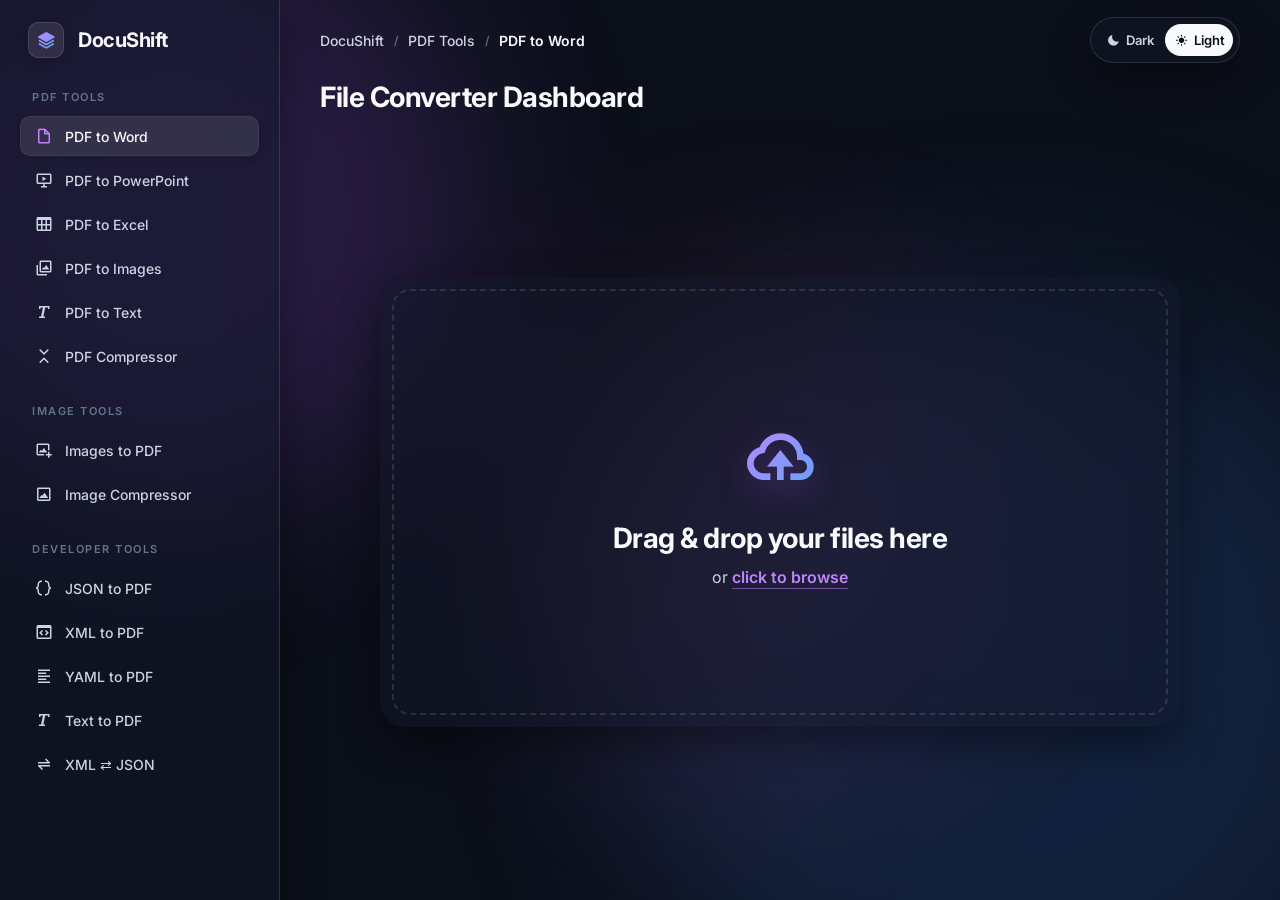
==== index.html @ b65f9318 "fix: add root index.html with static paths for github pages deployment" ====
<!DOCTYPE html>
<html lang="en" class="dark-theme">
<head>
    <meta charset="UTF-8">
    <meta name="viewport" content="width=device-width, initial-scale=1.0">
    <title>DocuShift - Unified File Converter Suite</title>
    <!-- Modern clean font -->
    <link href="https://fonts.googleapis.com/css2?family=Inter:wght@400;500;600;700&display=swap" rel="stylesheet">
    <!-- Boxicons for clean UI icons -->
    <link href="https://unpkg.com/boxicons@2.1.4/css/boxicons.min.css" rel="stylesheet">
    <link rel="stylesheet" href="./static/css/style.css">
</head>
<body>
    <!-- Premium Mesh Gradient Background -->
    <div class="mesh-background">
        <div class="mesh-blob blob-1"></div>
        <div class="mesh-blob blob-2"></div>
        <div class="mesh-blob blob-3"></div>
    </div>

    <div class="app-layout">
        <!-- Glassmorphism Sidebar -->
        <aside class="sidebar glass-panel">
            <div class="sidebar-brand">
                <div class="brand-logo">
                    <i class='bx bxs-layer brand-icon'></i>
                </div>
                <span class="brand-text">DocuShift</span>
            </div>

            <nav class="sidebar-nav">
                <div class="nav-section">
                    <h3 class="nav-title">PDF Tools</h3>
                    <ul class="nav-list">
                        <li class="nav-item active">
                            <a href="#" class="nav-link" data-tool="pdf-to-word">
                                <i class='bx bx-file-blank nav-icon'></i>
                                <span>PDF to Word</span>
                            </a>
                        </li>
                        <li class="nav-item">
                            <a href="#" class="nav-link" data-tool="pdf-to-ppt">
                                <i class='bx bx-slideshow nav-icon'></i>
                                <span>PDF to PowerPoint</span>
                            </a>
                        </li>
                        <li class="nav-item">
                            <a href="#" class="nav-link" data-tool="pdf-to-excel">
                                <i class='bx bx-table nav-icon'></i>
                                <span>PDF to Excel</span>
                            </a>
                        </li>
                        <li class="nav-item">
                            <a href="#" class="nav-link" data-tool="pdf-to-images">
                                <i class='bx bx-images nav-icon'></i>
                                <span>PDF to Images</span>
                            </a>
                        </li>
                        <li class="nav-item">
                            <a href="#" class="nav-link" data-tool="pdf-to-text">
                                <i class='bx bx-text nav-icon'></i>
                                <span>PDF to Text</span>
                            </a>
                        </li>
                        <li class="nav-item">
                            <a href="#" class="nav-link" data-tool="compress-pdf">
                                <i class='bx bx-collapse-vertical nav-icon'></i>
                                <span>PDF Compressor</span>
                            </a>
                        </li>
                    </ul>
                </div>

                <div class="nav-section">
                    <h3 class="nav-title">Image Tools</h3>
                    <ul class="nav-list">
                        <li class="nav-item">
                            <a href="#" class="nav-link" data-tool="images-to-pdf">
                                <i class='bx bx-image-add nav-icon'></i>
                                <span>Images to PDF</span>
                            </a>
                        </li>
                        <li class="nav-item">
                            <a href="#" class="nav-link" data-tool="compress-image">
                                <i class='bx bx-image-alt nav-icon'></i>
                                <span>Image Compressor</span>
                            </a>
                        </li>
                    </ul>
                </div>

                <div class="nav-section">
                    <h3 class="nav-title">Developer Tools</h3>
                    <ul class="nav-list">
                        <li class="nav-item">
                            <a href="#" class="nav-link" data-tool="json-to-pdf">
                                <i class='bx bx-code-curly nav-icon'></i>
                                <span>JSON to PDF</span>
                            </a>
                        </li>
                        <li class="nav-item">
                            <a href="#" class="nav-link" data-tool="xml-to-pdf">
                                <i class='bx bx-code-block nav-icon'></i>
                                <span>XML to PDF</span>
                            </a>
                        </li>
                        <li class="nav-item">
                            <a href="#" class="nav-link" data-tool="yaml-to-pdf">
                                <i class='bx bx-align-left nav-icon'></i>
                                <span>YAML to PDF</span>
                            </a>
                        </li>
                        <li class="nav-item">
                            <a href="#" class="nav-link" data-tool="text-to-pdf">
                                <i class='bx bx-text nav-icon'></i>
                                <span>Text to PDF</span>
                            </a>
                        </li>
                        <li class="nav-item">
                            <a href="#" class="nav-link" data-tool="xml-json">
                                <i class='bx bx-transfer-alt nav-icon'></i>
                                <span>XML ⇄ JSON</span>
                            </a>
                        </li>
                    </ul>
                </div>
            </nav>
        </aside>

        <!-- Main Content Area -->
        <main class="main-content">
            <!-- Top Header -->
            <header class="topbar">
                <div class="topbar-left">
                    <div class="breadcrumb">
                        <span class="crumb">DocuShift</span>
                        <span class="separator">/</span>
                        <span class="crumb">PDF Tools</span>
                        <span class="separator">/</span>
                        <span class="crumb active" id="current-tool-title">PDF to Word</span>
                    </div>
                </div>
                <div class="topbar-right">
                    <!-- Premium Theme Toggle -->
                    <div class="theme-toggle-container glass-element">
                        <label class="theme-switch" for="theme-checkbox">
                            <input type="checkbox" id="theme-checkbox" />
                            <div class="toggle-track">
                                <span class="toggle-indicator"></span>
                                <span class="toggle-icon dark-icon"><i class='bx bxs-moon'></i> Dark</span>
                                <span class="toggle-icon light-icon"><i class='bx bxs-sun'></i> Light</span>
                            </div>
                        </label>
                    </div>
                </div>
            </header>

            <!-- Dashboard Area -->
            <div class="dashboard-container">
                <div class="dashboard-header">
                    <h1 class="dashboard-title">File Converter Dashboard</h1>
                </div>

                <!-- File Upload Zone -->
                <div class="upload-zone-wrapper">
                    <div class="upload-zone glass-card" id="drop-zone">
                        <form action="/convert" method="POST" enctype="multipart/form-data" id="upload-form">
                            <input type="file" id="file-input" name="file" multiple hidden>
                            <div class="upload-content">
                                <div class="upload-icon-wrapper">
                                    <i class='bx bx-cloud-upload cloud-icon'></i>
                                </div>
                                <h2 class="upload-heading">Drag & drop your files here</h2>
                                <p class="upload-subheading">or <span class="browse-btn" onclick="document.getElementById('file-input').click()">click to browse</span></p>
                            </div>
                        </form>
                        <!-- Animated dashed border overlay -->
                        <div class="dashed-border"></div>
                    </div>
                </div>
            </div>
        </main>
    </div>

    <!-- Conversion Progress Modal Overlay -->
    <div class="modal-overlay" id="progress-overlay">
        <div class="conversion-modal glass-modal">
            <div class="modal-header">
                <div class="file-type-badge">
                    <i class='bx bxs-file-pdf'></i>
                </div>
                <div class="file-meta">
                    <h3 class="file-name" id="progress-filename">document.pdf</h3>
                    <p class="file-size" id="progress-filesize">Size: Calculating...</p>
                </div>
            </div>

            <div class="modal-body">
                <div class="progress-ring-container">
                    <!-- SVG Circular Progress for premium crispness -->
                    <svg class="progress-ring" width="160" height="160">
                        <defs>
                            <linearGradient id="ring-gradient" x1="0%" y1="0%" x2="100%" y2="100%">
                                <stop offset="0%" stop-color="#c084fc" />
                                <stop offset="100%" stop-color="#3b82f6" />
                            </linearGradient>
                            <filter id="glow" x="-20%" y="-20%" width="140%" height="140%">
                                <feGaussianBlur stdDeviation="8" result="blur" />
                                <feComposite in="SourceGraphic" in2="blur" operator="over" />
                            </filter>
                        </defs>
                        <circle class="progress-ring-track" cx="80" cy="80" r="70"></circle>
                        <circle class="progress-ring-fill" cx="80" cy="80" r="70" filter="url(#glow)"></circle>
                    </svg>
                    <div class="progress-content">
                        <span class="progress-status" id="status-text">Converting...</span>
                        <span class="progress-percentage" id="percentage-text">0%</span>
                    </div>
                </div>
                <p class="progress-wait-text">Processing your file. Please wait...</p>
            </div>

            <div class="modal-footer">
                <div class="meta-column">
                    <span class="meta-label">Source:</span>
                    <span class="meta-value" id="source-name">document.pdf</span>
                </div>
                <div class="meta-column text-right">
                    <span class="meta-label">Target Format:</span>
                    <span class="meta-value" id="target-format">Microsoft Word (.docx)</span>
                </div>
            </div>
        </div>
    </div>

    <script src="./static/js/script.js"></script>
</body>
</html>
---- static/css/style.css ----
/* ===== Modern Typography ===== */
@import url('https://fonts.googleapis.com/css2?family=Inter:wght@400;500;600;700&display=swap');

/* ===== Core Variables ===== */
:root {
    /* Light Theme - Soft, airy, crisp */
    --bg-base: #f0f4f8;
    --mesh-1: rgba(168, 85, 247, 0.4);
    --mesh-2: rgba(59, 130, 246, 0.3);
    --mesh-3: rgba(236, 72, 153, 0.2);
    
    --glass-bg: rgba(255, 255, 255, 0.65);
    --glass-border: rgba(255, 255, 255, 0.8);
    --glass-border-subtle: rgba(255, 255, 255, 0.4);
    --glass-shadow: 0 8px 32px rgba(31, 38, 135, 0.05);
    
    --text-primary: #0f172a;
    --text-secondary: #64748b;
    --text-muted: #94a3b8;
    
    --accent-primary: #8b5cf6;
    --accent-secondary: #3b82f6;
    --accent-gradient: linear-gradient(135deg, #a855f7, #3b82f6);
    --hover-bg: rgba(255, 255, 255, 0.5);
    --active-bg: rgba(255, 255, 255, 0.9);
}

.dark-theme {
    /* Dark Theme - Deep, rich, midnight */
    --bg-base: #0B0F19;
    --mesh-1: rgba(168, 85, 247, 0.25);
    --mesh-2: rgba(59, 130, 246, 0.2);
    --mesh-3: rgba(236, 72, 153, 0.15);
    
    --glass-bg: rgba(18, 24, 43, 0.5);
    --glass-border: rgba(255, 255, 255, 0.12);
    --glass-border-subtle: rgba(255, 255, 255, 0.05);
    --glass-shadow: 0 16px 40px rgba(0, 0, 0, 0.4);
    
    --text-primary: #f8fafc;
    --text-secondary: #cbd5e1;
    --text-muted: #64748b;
    
    --accent-primary: #c084fc;
    --accent-secondary: #60a5fa;
    --accent-gradient: linear-gradient(135deg, #c084fc, #60a5fa);
    --hover-bg: rgba(255, 255, 255, 0.05);
    --active-bg: rgba(255, 255, 255, 0.1);
}

/* ===== Resets & Base ===== */
* {
    margin: 0;
    padding: 0;
    box-sizing: border-box;
    font-family: 'Inter', -apple-system, BlinkMacSystemFont, sans-serif;
    -webkit-font-smoothing: antialiased;
}

body {
    background-color: var(--bg-base);
    color: var(--text-primary);
    min-height: 100vh;
    overflow: hidden;
    transition: background-color 0.5s ease, color 0.5s ease;
}

a { text-decoration: none; color: inherit; }
ul { list-style: none; }

/* ===== Mesh Gradient Background ===== */
.mesh-background {
    position: fixed;
    top: 0;
    left: 0;
    width: 100vw;
    height: 100vh;
    z-index: -1;
    overflow: hidden;
    pointer-events: none;
}

.mesh-blob {
    position: absolute;
    border-radius: 50%;
    filter: blur(100px);
    opacity: 0.8;
    animation: drift 20s infinite ease-in-out alternate;
}

.blob-1 { width: 600px; height: 600px; background: var(--mesh-1); top: -10%; left: -10%; animation-delay: 0s; }
.blob-2 { width: 800px; height: 800px; background: var(--mesh-2); bottom: -20%; right: -10%; animation-delay: -5s; }
.blob-3 { width: 500px; height: 500px; background: var(--mesh-3); top: 30%; left: 40%; animation-delay: -10s; }

@keyframes drift {
    0% { transform: translate(0, 0) scale(1); }
    50% { transform: translate(50px, 30px) scale(1.05); }
    100% { transform: translate(-30px, 50px) scale(0.95); }
}

/* ===== Glassmorphism Utilities ===== */
.glass-panel {
    background: var(--glass-bg);
    backdrop-filter: blur(24px);
    -webkit-backdrop-filter: blur(24px);
    border-right: 1px solid var(--glass-border);
    box-shadow: var(--glass-shadow);
}

.glass-element {
    background: var(--glass-bg);
    backdrop-filter: blur(16px);
    -webkit-backdrop-filter: blur(16px);
    border: 1px solid var(--glass-border);
    box-shadow: var(--glass-shadow);
}

/* ===== Layout ===== */
.app-layout {
    display: flex;
    height: 100vh;
    width: 100vw;
}

/* ===== Sidebar ===== */
.sidebar {
    width: 280px;
    display: flex;
    flex-direction: column;
    z-index: 10;
}

.sidebar-brand {
    height: 80px;
    display: flex;
    align-items: center;
    padding: 0 28px;
    gap: 14px;
}

.brand-logo {
    width: 36px;
    height: 36px;
    border-radius: 10px;
    background: var(--active-bg);
    border: 1px solid var(--glass-border);
    display: flex;
    justify-content: center;
    align-items: center;
    box-shadow: 0 4px 12px rgba(0,0,0,0.1);
}

.brand-icon {
    font-size: 20px;
    background: var(--accent-gradient);
    -webkit-background-clip: text;
    -webkit-text-fill-color: transparent;
}

.brand-text {
    font-size: 20px;
    font-weight: 700;
    letter-spacing: -0.5px;
}

.sidebar-nav {
    flex: 1;
    overflow-y: auto;
    padding: 10px 20px 30px;
}

.sidebar-nav::-webkit-scrollbar { width: 0; } /* Hide scrollbar for extreme clean look */

.nav-section { margin-bottom: 28px; }

.nav-title {
    font-size: 11px;
    text-transform: uppercase;
    letter-spacing: 1.5px;
    color: var(--text-muted);
    font-weight: 600;
    margin-bottom: 12px;
    padding-left: 12px;
}

.nav-item { margin-bottom: 4px; }

.nav-link {
    display: flex;
    align-items: center;
    gap: 12px;
    padding: 10px 14px;
    border-radius: 10px;
    color: var(--text-secondary);
    font-size: 14px;
    font-weight: 500;
    transition: all 0.2s ease;
    border: 1px solid transparent;
}

.nav-icon {
    font-size: 18px;
    transition: color 0.2s ease;
}

.nav-link:hover {
    background: var(--hover-bg);
    color: var(--text-primary);
}

.nav-item.active .nav-link {
    background: var(--active-bg);
    color: var(--text-primary);
    border: 1px solid var(--glass-border-subtle);
    box-shadow: 0 4px 10px rgba(0,0,0,0.05);
}

.nav-item.active .nav-icon {
    color: var(--accent-primary);
}

/* ===== Main Content ===== */
.main-content {
    flex: 1;
    display: flex;
    flex-direction: column;
}

/* ===== Top Header ===== */
.topbar {
    height: 80px;
    display: flex;
    justify-content: space-between;
    align-items: center;
    padding: 0 40px;
}

.breadcrumb {
    display: flex;
    align-items: center;
    gap: 10px;
    font-size: 14px;
    color: var(--text-secondary);
    font-weight: 500;
}

.breadcrumb .crumb.active {
    color: var(--text-primary);
    font-weight: 600;
}

.breadcrumb .separator {
    color: var(--text-muted);
    font-size: 12px;
}

/* ===== Theme Toggle Pill ===== */
.theme-toggle-container {
    border-radius: 30px;
    padding: 4px;
}

.theme-switch input { display: none; }

.toggle-track {
    display: flex;
    align-items: center;
    position: relative;
    cursor: pointer;
    width: 140px;
    height: 36px;
    border-radius: 20px;
}

.toggle-indicator {
    position: absolute;
    top: 2px;
    left: 2px;
    width: calc(50% - 2px);
    height: 32px;
    background: var(--text-primary);
    border-radius: 18px;
    transition: transform 0.3s cubic-bezier(0.4, 0.0, 0.2, 1);
    z-index: 1;
}

.dark-theme .toggle-indicator {
    transform: translateX(100%);
}

.toggle-icon {
    flex: 1;
    text-align: center;
    font-size: 13px;
    font-weight: 600;
    z-index: 2;
    transition: color 0.3s ease;
    display: flex;
    justify-content: center;
    align-items: center;
    gap: 6px;
}

.light-theme .dark-icon { color: white; }
.light-theme .light-icon { color: var(--text-secondary); }
.dark-theme .dark-icon { color: var(--text-secondary); }
.dark-theme .light-icon { color: var(--bg-base); }

/* ===== Dashboard Area ===== */
.dashboard-container {
    flex: 1;
    padding: 0 40px 40px;
    display: flex;
    flex-direction: column;
}

.dashboard-header {
    margin-bottom: 30px;
}

.dashboard-title {
    font-size: 28px;
    font-weight: 700;
    letter-spacing: -0.5px;
}

/* ===== File Upload Zone ===== */
.upload-zone-wrapper {
    flex: 1;
    display: flex;
    justify-content: center;
    align-items: center;
}

.upload-zone {
    width: 100%;
    max-width: 800px;
    height: 450px;
    border-radius: 24px;
    position: relative;
    display: flex;
    justify-content: center;
    align-items: center;
    background: var(--glass-bg);
    backdrop-filter: blur(24px);
    -webkit-backdrop-filter: blur(24px);
    box-shadow: var(--glass-shadow);
    transition: transform 0.3s ease;
}

.dashed-border {
    position: absolute;
    inset: 12px;
    border-radius: 18px;
    border: 2px dashed var(--glass-border);
    pointer-events: none;
    transition: border-color 0.3s ease;
}

.upload-zone.dragover {
    transform: scale(1.02);
}

.upload-zone.dragover .dashed-border {
    border-color: var(--accent-primary);
    background: rgba(168, 85, 247, 0.05);
}

.upload-content {
    text-align: center;
    z-index: 2;
}

.upload-icon-wrapper {
    margin-bottom: 24px;
}

.cloud-icon {
    font-size: 80px;
    background: var(--accent-gradient);
    -webkit-background-clip: text;
    -webkit-text-fill-color: transparent;
    filter: drop-shadow(0 10px 15px rgba(168, 85, 247, 0.3));
}

.upload-heading {
    font-size: 28px;
    font-weight: 700;
    margin-bottom: 12px;
    letter-spacing: -0.5px;
}

.upload-subheading {
    font-size: 16px;
    color: var(--text-secondary);
}

.browse-btn {
    color: var(--accent-primary);
    font-weight: 600;
    cursor: pointer;
    position: relative;
}

.browse-btn::after {
    content: '';
    position: absolute;
    bottom: -2px;
    left: 0;
    width: 100%;
    height: 1px;
    background: currentColor;
    opacity: 0.5;
}

/* ===== Progress Modal Overlay ===== */
.modal-overlay {
    position: fixed;
    top: 0;
    left: 0;
    width: 100vw;
    height: 100vh;
    background: rgba(0, 0, 0, 0.5);
    backdrop-filter: blur(12px);
    -webkit-backdrop-filter: blur(12px);
    display: flex;
    justify-content: center;
    align-items: center;
    z-index: 100;
    opacity: 0;
    pointer-events: none;
    transition: opacity 0.4s ease;
}

.modal-overlay.active {
    opacity: 1;
    pointer-events: all;
}

.glass-modal {
    background: var(--glass-bg);
    backdrop-filter: blur(32px);
    -webkit-backdrop-filter: blur(32px);
    border: 1px solid var(--glass-border);
    border-radius: 24px;
    box-shadow: 0 24px 48px rgba(0,0,0,0.4), inset 0 1px 0 rgba(255,255,255,0.1);
    width: 90%;
    max-width: 480px;
    padding: 32px;
    transform: translateY(30px) scale(0.95);
    transition: all 0.4s cubic-bezier(0.34, 1.56, 0.64, 1);
}

.modal-overlay.active .glass-modal {
    transform: translateY(0) scale(1);
}

.modal-header {
    display: flex;
    align-items: center;
    gap: 16px;
    padding-bottom: 24px;
    border-bottom: 1px solid var(--glass-border-subtle);
    margin-bottom: 32px;
}

.file-type-badge {
    width: 48px;
    height: 48px;
    border-radius: 12px;
    background: rgba(239, 68, 68, 0.15);
    border: 1px solid rgba(239, 68, 68, 0.3);
    display: flex;
    justify-content: center;
    align-items: center;
}

.file-type-badge i {
    font-size: 28px;
    color: #ef4444;
}

.file-name {
    font-size: 18px;
    font-weight: 600;
    margin-bottom: 4px;
}

.file-size {
    font-size: 13px;
    color: var(--text-secondary);
}

/* SVG Progress Ring */
.modal-body {
    display: flex;
    flex-direction: column;
    align-items: center;
    margin-bottom: 32px;
}

.progress-ring-container {
    position: relative;
    width: 160px;
    height: 160px;
    margin-bottom: 24px;
    display: flex;
    justify-content: center;
    align-items: center;
}

.progress-ring {
    position: absolute;
    top: 0;
    left: 0;
    transform: rotate(-90deg);
}

.progress-ring-track {
    fill: none;
    stroke: var(--glass-border-subtle);
    stroke-width: 8;
}

.progress-ring-fill {
    fill: none;
    stroke: url(#ring-gradient);
    stroke-width: 8;
    stroke-linecap: round;
    stroke-dasharray: 440; /* 2 * PI * 70 */
    stroke-dashoffset: 440;
    transition: stroke-dashoffset 0.1s linear;
}

.progress-content {
    display: flex;
    flex-direction: column;
    align-items: center;
    z-index: 2;
}

.progress-status {
    font-size: 13px;
    color: var(--text-secondary);
    margin-bottom: 4px;
}

.progress-percentage {
    font-size: 36px;
    font-weight: 700;
}

.progress-wait-text {
    font-size: 14px;
    color: var(--text-secondary);
}

.modal-footer {
    display: flex;
    justify-content: space-between;
    padding-top: 24px;
    border-top: 1px solid var(--glass-border-subtle);
}

.meta-column {
    display: flex;
    flex-direction: column;
    gap: 6px;
}

.text-right { text-align: right; }

.meta-label {
    font-size: 12px;
    color: var(--text-secondary);
}

.meta-value {
    font-size: 14px;
    font-weight: 500;
}
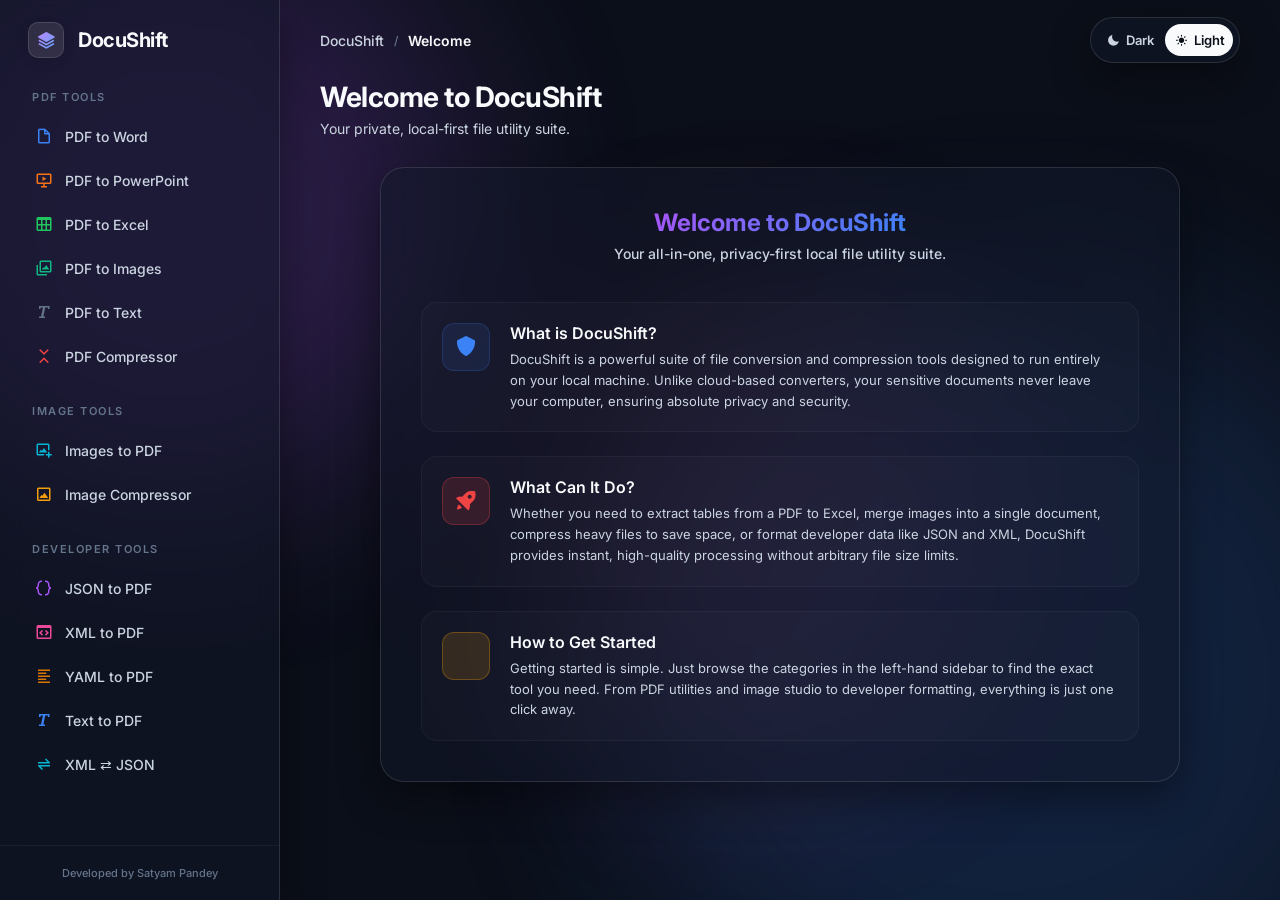
==== commit 93a61a2b: "deploy: 10b99f7dbfb05844a5f1aa78ceacf38e39e10da2" ====
--- a/index.html
+++ b/index.html
@@ -21,7 +21,7 @@
     <div class="app-layout">
         <!-- Glassmorphism Sidebar -->
         <aside class="sidebar glass-panel">
-            <div class="sidebar-brand">
+            <div class="sidebar-brand" id="brand-logo-btn" style="cursor: pointer;">
                 <div class="brand-logo">
                     <i class='bx bxs-layer brand-icon'></i>
                 </div>
@@ -32,39 +32,39 @@
                 <div class="nav-section">
                     <h3 class="nav-title">PDF Tools</h3>
                     <ul class="nav-list">
-                        <li class="nav-item active">
+                        <li class="nav-item">
                             <a href="#" class="nav-link" data-tool="pdf-to-word">
-                                <i class='bx bx-file-blank nav-icon'></i>
+                                <i class='bx bx-file-blank nav-icon' style="color: #3b82f6;"></i>
                                 <span>PDF to Word</span>
                             </a>
                         </li>
                         <li class="nav-item">
                             <a href="#" class="nav-link" data-tool="pdf-to-ppt">
-                                <i class='bx bx-slideshow nav-icon'></i>
+                                <i class='bx bx-slideshow nav-icon' style="color: #f97316;"></i>
                                 <span>PDF to PowerPoint</span>
                             </a>
                         </li>
                         <li class="nav-item">
                             <a href="#" class="nav-link" data-tool="pdf-to-excel">
-                                <i class='bx bx-table nav-icon'></i>
+                                <i class='bx bx-table nav-icon' style="color: #22c55e;"></i>
                                 <span>PDF to Excel</span>
                             </a>
                         </li>
                         <li class="nav-item">
                             <a href="#" class="nav-link" data-tool="pdf-to-images">
-                                <i class='bx bx-images nav-icon'></i>
+                                <i class='bx bx-images nav-icon' style="color: #10b981;"></i>
                                 <span>PDF to Images</span>
                             </a>
                         </li>
                         <li class="nav-item">
                             <a href="#" class="nav-link" data-tool="pdf-to-text">
-                                <i class='bx bx-text nav-icon'></i>
+                                <i class='bx bx-text nav-icon' style="color: #64748b;"></i>
                                 <span>PDF to Text</span>
                             </a>
                         </li>
                         <li class="nav-item">
                             <a href="#" class="nav-link" data-tool="compress-pdf">
-                                <i class='bx bx-collapse-vertical nav-icon'></i>
+                                <i class='bx bx-collapse-vertical nav-icon' style="color: #ef4444;"></i>
                                 <span>PDF Compressor</span>
                             </a>
                         </li>
@@ -76,13 +76,13 @@
                     <ul class="nav-list">
                         <li class="nav-item">
                             <a href="#" class="nav-link" data-tool="images-to-pdf">
-                                <i class='bx bx-image-add nav-icon'></i>
+                                <i class='bx bx-image-add nav-icon' style="color: #06b6d4;"></i>
                                 <span>Images to PDF</span>
                             </a>
                         </li>
                         <li class="nav-item">
                             <a href="#" class="nav-link" data-tool="compress-image">
-                                <i class='bx bx-image-alt nav-icon'></i>
+                                <i class='bx bx-image-alt nav-icon' style="color: #f59e0b;"></i>
                                 <span>Image Compressor</span>
                             </a>
                         </li>
@@ -94,37 +94,40 @@
                     <ul class="nav-list">
                         <li class="nav-item">
                             <a href="#" class="nav-link" data-tool="json-to-pdf">
-                                <i class='bx bx-code-curly nav-icon'></i>
+                                <i class='bx bx-code-curly nav-icon' style="color: #a855f7;"></i>
                                 <span>JSON to PDF</span>
                             </a>
                         </li>
                         <li class="nav-item">
                             <a href="#" class="nav-link" data-tool="xml-to-pdf">
-                                <i class='bx bx-code-block nav-icon'></i>
+                                <i class='bx bx-code-block nav-icon' style="color: #ec4899;"></i>
                                 <span>XML to PDF</span>
                             </a>
                         </li>
                         <li class="nav-item">
                             <a href="#" class="nav-link" data-tool="yaml-to-pdf">
-                                <i class='bx bx-align-left nav-icon'></i>
+                                <i class='bx bx-align-left nav-icon' style="color: #d97706;"></i>
                                 <span>YAML to PDF</span>
                             </a>
                         </li>
                         <li class="nav-item">
                             <a href="#" class="nav-link" data-tool="text-to-pdf">
-                                <i class='bx bx-text nav-icon'></i>
+                                <i class='bx bx-text nav-icon' style="color: #3b82f6;"></i>
                                 <span>Text to PDF</span>
                             </a>
                         </li>
                         <li class="nav-item">
                             <a href="#" class="nav-link" data-tool="xml-json">
-                                <i class='bx bx-transfer-alt nav-icon'></i>
+                                <i class='bx bx-transfer-alt nav-icon' style="color: #06b6d4;"></i>
                                 <span>XML ⇄ JSON</span>
                             </a>
                         </li>
                     </ul>
                 </div>
             </nav>
+            <div class="sidebar-footer">
+                <span>Developed by Satyam Pandey</span>
+            </div>
         </aside>
 
         <!-- Main Content Area -->
@@ -133,11 +136,11 @@
             <header class="topbar">
                 <div class="topbar-left">
                     <div class="breadcrumb">
-                        <span class="crumb">DocuShift</span>
-                        <span class="separator">/</span>
-                        <span class="crumb">PDF Tools</span>
-                        <span class="separator">/</span>
-                        <span class="crumb active" id="current-tool-title">PDF to Word</span>
+                        <span class="crumb" id="breadcrumb-brand" style="cursor: pointer;">DocuShift</span>
+                        <span class="separator" id="breadcrumb-separator-1">/</span>
+                        <span class="crumb" id="breadcrumb-section" style="display: none;">PDF Tools</span>
+                        <span class="separator" id="breadcrumb-separator-2" style="display: none;">/</span>
+                        <span class="crumb active" id="current-tool-title">Welcome</span>
                     </div>
                 </div>
                 <div class="topbar-right">
@@ -156,9 +159,9 @@
             </header>
 
             <!-- Dashboard Area -->
-            <div class="dashboard-container">
+            <div class="dashboard-container hidden" id="dashboard-view">
                 <div class="dashboard-header">
-                    <h1 class="dashboard-title">File Converter Dashboard</h1>
+                    <h1 class="dashboard-title" id="tool-dashboard-title">File Converter Dashboard</h1>
                 </div>
 
                 <!-- File Upload Zone -->
@@ -176,6 +179,51 @@
                         </form>
                         <!-- Animated dashed border overlay -->
                         <div class="dashed-border"></div>
+                    </div>
+                </div>
+            </div>
+
+            <!-- Home Area (Welcome Screen) -->
+            <div class="home-container" id="home-view">
+                <div class="home-header">
+                    <h1 class="home-title">Welcome to DocuShift</h1>
+                    <p class="home-subtitle">Your private, local-first file utility suite.</p>
+                </div>
+                
+                <div class="welcome-card glass-card">
+                    <h2 class="welcome-card-title">Welcome to DocuShift</h2>
+                    <p class="welcome-card-subtitle">Your all-in-one, privacy-first local file utility suite.</p>
+                    
+                    <div class="welcome-features">
+                        <div class="feature-item">
+                            <div class="feature-icon-badge badge-shield">
+                                <i class='bx bxs-shield'></i>
+                            </div>
+                            <div class="feature-text">
+                                <h3>What is DocuShift?</h3>
+                                <p>DocuShift is a powerful suite of file conversion and compression tools designed to run entirely on your local machine. Unlike cloud-based converters, your sensitive documents never leave your computer, ensuring absolute privacy and security.</p>
+                            </div>
+                        </div>
+                        
+                        <div class="feature-item">
+                            <div class="feature-icon-badge badge-rocket">
+                                <i class='bx bxs-rocket'></i>
+                            </div>
+                            <div class="feature-text">
+                                <h3>What Can It Do?</h3>
+                                <p>Whether you need to extract tables from a PDF to Excel, merge images into a single document, compress heavy files to save space, or format developer data like JSON and XML, DocuShift provides instant, high-quality processing without arbitrary file size limits.</p>
+                            </div>
+                        </div>
+                        
+                        <div class="feature-item">
+                            <div class="feature-icon-badge badge-bulb">
+                                <i class='bx bxs-lightbulb'></i>
+                            </div>
+                            <div class="feature-text">
+                                <h3>How to Get Started</h3>
+                                <p>Getting started is simple. Just browse the categories in the left-hand sidebar to find the exact tool you need. From PDF utilities and image studio to developer formatting, everything is just one click away.</p>
+                            </div>
+                        </div>
                     </div>
                 </div>
             </div>
--- a/static/css/style.css
+++ b/static/css/style.css
@@ -86,6 +86,7 @@
     filter: blur(100px);
     opacity: 0.8;
     animation: drift 20s infinite ease-in-out alternate;
+    will-change: transform;
 }
 
 .blob-1 { width: 600px; height: 600px; background: var(--mesh-1); top: -10%; left: -10%; animation-delay: 0s; }
@@ -101,18 +102,22 @@
 /* ===== Glassmorphism Utilities ===== */
 .glass-panel {
     background: var(--glass-bg);
-    backdrop-filter: blur(24px);
-    -webkit-backdrop-filter: blur(24px);
+    backdrop-filter: blur(12px);
+    -webkit-backdrop-filter: blur(12px);
     border-right: 1px solid var(--glass-border);
     box-shadow: var(--glass-shadow);
+    will-change: backdrop-filter;
+    transform: translateZ(0);
 }
 
 .glass-element {
     background: var(--glass-bg);
-    backdrop-filter: blur(16px);
-    -webkit-backdrop-filter: blur(16px);
+    backdrop-filter: blur(8px);
+    -webkit-backdrop-filter: blur(8px);
     border: 1px solid var(--glass-border);
     box-shadow: var(--glass-shadow);
+    will-change: backdrop-filter;
+    transform: translateZ(0);
 }
 
 /* ===== Layout ===== */
@@ -194,7 +199,7 @@
     color: var(--text-secondary);
     font-size: 14px;
     font-weight: 500;
-    transition: all 0.2s ease;
+    transition: background-color 0.2s ease, color 0.2s ease, border-color 0.2s ease, box-shadow 0.2s ease;
     border: 1px solid transparent;
 }
 
@@ -342,10 +347,11 @@
     justify-content: center;
     align-items: center;
     background: var(--glass-bg);
-    backdrop-filter: blur(24px);
-    -webkit-backdrop-filter: blur(24px);
+    backdrop-filter: blur(12px);
+    -webkit-backdrop-filter: blur(12px);
     box-shadow: var(--glass-shadow);
     transition: transform 0.3s ease;
+    will-change: transform;
 }
 
 .dashed-border {
@@ -421,8 +427,8 @@
     width: 100vw;
     height: 100vh;
     background: rgba(0, 0, 0, 0.5);
-    backdrop-filter: blur(12px);
-    -webkit-backdrop-filter: blur(12px);
+    backdrop-filter: blur(6px);
+    -webkit-backdrop-filter: blur(6px);
     display: flex;
     justify-content: center;
     align-items: center;
@@ -430,6 +436,7 @@
     opacity: 0;
     pointer-events: none;
     transition: opacity 0.4s ease;
+    will-change: opacity;
 }
 
 .modal-overlay.active {
@@ -439,8 +446,8 @@
 
 .glass-modal {
     background: var(--glass-bg);
-    backdrop-filter: blur(32px);
-    -webkit-backdrop-filter: blur(32px);
+    backdrop-filter: blur(16px);
+    -webkit-backdrop-filter: blur(16px);
     border: 1px solid var(--glass-border);
     border-radius: 24px;
     box-shadow: 0 24px 48px rgba(0,0,0,0.4), inset 0 1px 0 rgba(255,255,255,0.1);
@@ -448,7 +455,8 @@
     max-width: 480px;
     padding: 32px;
     transform: translateY(30px) scale(0.95);
-    transition: all 0.4s cubic-bezier(0.34, 1.56, 0.64, 1);
+    transition: transform 0.4s cubic-bezier(0.34, 1.56, 0.64, 1), opacity 0.4s ease;
+    will-change: transform, opacity;
 }
 
 .modal-overlay.active .glass-modal {
@@ -579,3 +587,154 @@
     font-size: 14px;
     font-weight: 500;
 }
+
+/* ===== Hidden Utility ===== */
+.hidden {
+    display: none !important;
+}
+
+/* ===== Home / Welcome View ===== */
+.home-container {
+    flex: 1;
+    padding: 0 40px 40px;
+    display: flex;
+    flex-direction: column;
+    overflow-y: auto;
+}
+
+.home-header {
+    margin-bottom: 30px;
+}
+
+.home-title {
+    font-size: 28px;
+    font-weight: 700;
+    letter-spacing: -0.5px;
+    margin-bottom: 6px;
+}
+
+.home-subtitle {
+    font-size: 14px;
+    color: var(--text-secondary);
+}
+
+.welcome-card {
+    width: 100%;
+    max-width: 800px;
+    margin: 0 auto;
+    background: var(--glass-bg);
+    backdrop-filter: blur(12px);
+    -webkit-backdrop-filter: blur(12px);
+    border: 1px solid var(--glass-border);
+    border-radius: 24px;
+    box-shadow: var(--glass-shadow);
+    padding: 40px;
+    display: flex;
+    flex-direction: column;
+    align-items: center;
+}
+
+.welcome-card-title {
+    font-size: 24px;
+    font-weight: 700;
+    background: linear-gradient(135deg, #a855f7, #3b82f6);
+    -webkit-background-clip: text;
+    -webkit-text-fill-color: transparent;
+    margin-bottom: 8px;
+    text-align: center;
+}
+
+.welcome-card-subtitle {
+    font-size: 14px;
+    color: var(--text-secondary);
+    margin-bottom: 40px;
+    text-align: center;
+    font-weight: 500;
+}
+
+.welcome-features {
+    display: flex;
+    flex-direction: column;
+    gap: 24px;
+    width: 100%;
+}
+
+.feature-item {
+    display: flex;
+    gap: 20px;
+    background: rgba(255, 255, 255, 0.2);
+    border: 1px solid rgba(255, 255, 255, 0.3);
+    padding: 20px;
+    border-radius: 16px;
+    transition: transform 0.2s ease, box-shadow 0.2s ease;
+}
+
+.dark-theme .feature-item {
+    background: rgba(255, 255, 255, 0.02);
+    border-color: rgba(255, 255, 255, 0.04);
+}
+
+.feature-item:hover {
+    transform: translateY(-2px);
+    box-shadow: 0 8px 24px rgba(0, 0, 0, 0.04);
+}
+
+.feature-icon-badge {
+    width: 48px;
+    height: 48px;
+    border-radius: 12px;
+    display: flex;
+    justify-content: center;
+    align-items: center;
+    flex-shrink: 0;
+}
+
+.feature-icon-badge i {
+    font-size: 24px;
+}
+
+.badge-shield {
+    background: rgba(59, 130, 246, 0.1);
+    border: 1px solid rgba(59, 130, 246, 0.2);
+}
+.badge-shield i {
+    color: #3b82f6;
+}
+
+.badge-rocket {
+    background: rgba(239, 68, 68, 0.15);
+    border: 1px solid rgba(239, 68, 68, 0.3);
+}
+.badge-rocket i {
+    color: #ef4444;
+}
+
+.badge-bulb {
+    background: rgba(245, 158, 11, 0.15);
+    border: 1px solid rgba(245, 158, 11, 0.3);
+}
+.badge-bulb i {
+    color: #f59e0b;
+}
+
+.feature-text h3 {
+    font-size: 16px;
+    font-weight: 600;
+    margin-bottom: 6px;
+}
+
+.feature-text p {
+    font-size: 13px;
+    color: var(--text-secondary);
+    line-height: 1.6;
+}
+
+/* ===== Sidebar Footer ===== */
+.sidebar-footer {
+    padding: 20px 28px;
+    border-top: 1px solid var(--glass-border-subtle);
+    font-size: 11px;
+    color: var(--text-muted);
+    font-weight: 500;
+    text-align: center;
+}
